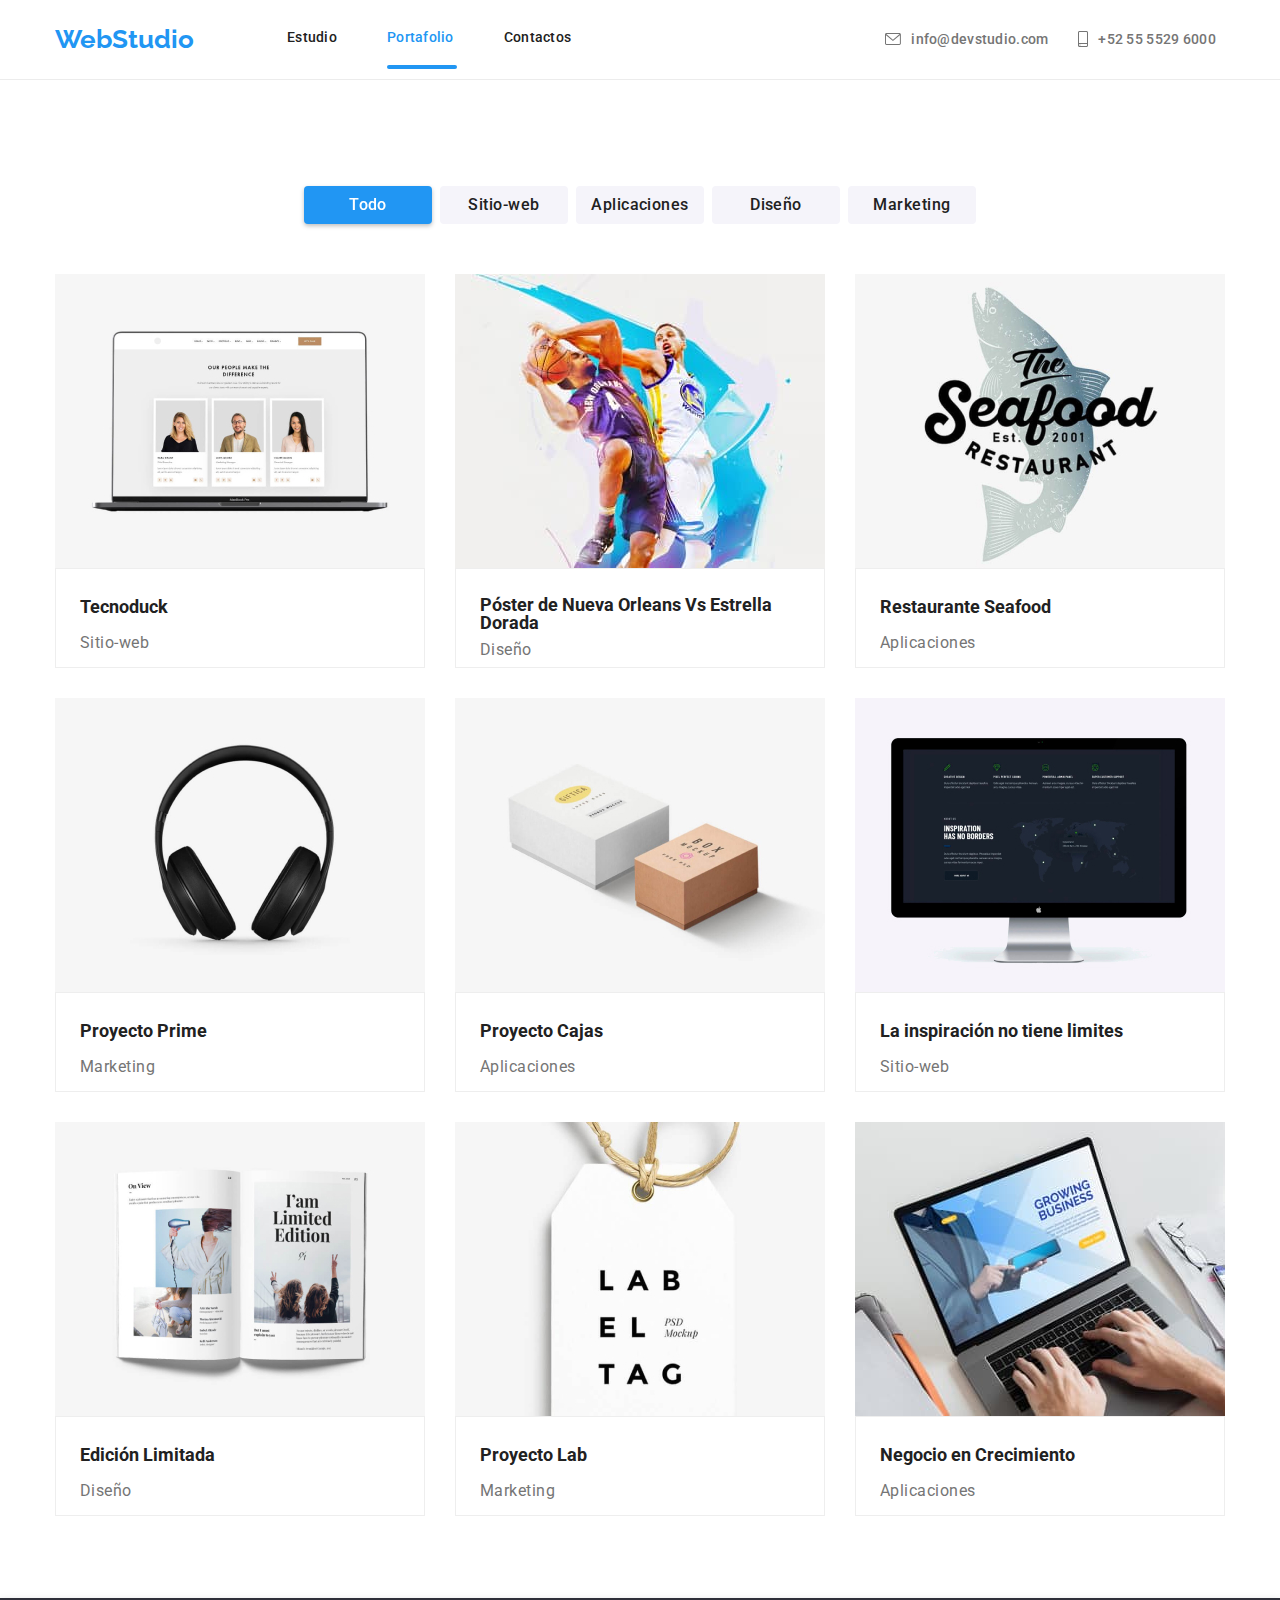
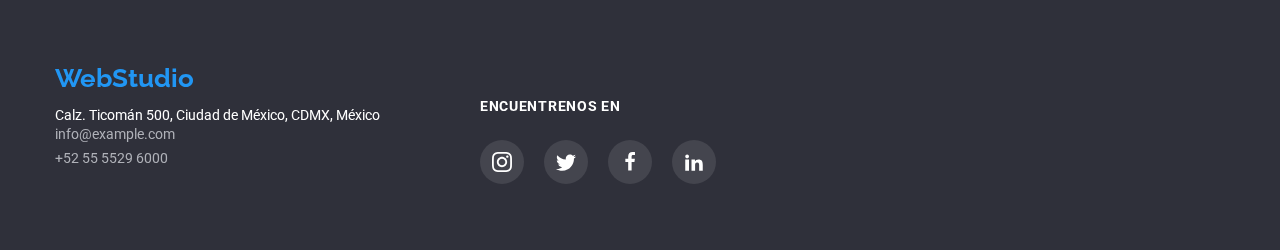
==== portfolio.html @ 01104b0b "Clonar" ====
<!DOCTYPE html>
<html lang="en">
  <head>
    <meta charset="UTF-8" />
    <meta http-equiv="X-UA-Compatible" content="IE=edge" />
    <meta name="viewport" content="width=device-width, initial-scale=1.0" />
    <title>Document</title>
    <link
    rel="stylesheet"
    href="https://cdnjs.cloudflare.com/ajax/libs/modern-normalize/1.0.0/modern-normalize.min.css"/>
    <link rel="stylesheet" href="./css/styles.css" />
  </head>

  <body>
    <header class="line headb">
      <div class="container cont_nav">
          <a class="logo" href="./index.html"> WebStudio</a>
      <nav>
        <ul class="surf underline">
          <li><a class="underline" href="./index.html"> Estudio </a></li>
          <li><a class="active underline" href="./portfolio.html"> Portafolio </a></li>
          <li><a class="underline" href="#"> Contactos </a></li>
        </ul>
      </nav>
      
      <!--Contacto-->
      <ul class="contact_li">
        <li>
          <a class="c_mt i_contact" href="mailto:info@devstudio.com"> <svg class="mail"> <use href="./images/icons.svg#icon-sobre"></use></svg> info@devstudio.com</a>
        </li>
        <li>
          <a class="c_mt i_contact" href="tel:+525555296000"> <svg class="cel"> <use href="./images/icons.svg#icon-telefono-inteligente"> </use></svg> +52 55 5529 6000</a>
        </li>
      </ul>
      </div>
    </header>
    
  
    <main>
      <!--Servicios-->
      <section>
        <ul class="container button_ser ">
          <li>
            <button class="buttonpro activebutton" type="button">Todo</button>
          </li>
          <li>
            <button class="buttonpro" type="button">Sitio-web</button>
          </li>
          <li>
            <button class="buttonpro" type="button">Aplicaciones</button>
          </li>
          <li>
            <button class="buttonpro" type="button">Diseño</button>
          </li>
          <li>
            <button class="buttonpro" type="button">Marketing</button>
          </li>
        </ul>
        <!--Portafolio de Servicios-->
        <ul class="projects container">
          <li class="box_service">
            <a href="#">
              <div class="box_animate">
            <img
              src="./images/img_8.jpg"
              alt="Sitio-web_Tecnoduck"
              width="370"
            />
            <p class="animate">Tecnoduck es una plataforma de distribución de coronavirus de última generación. Las compañías usan esta plataforma para el espionaje digital y los ataques a los servidores seguros de la competencia.</p>
            </div>
            <div class="box_element">
            <h3 class="products">Tecnoduck</h3>
            <p class="job">Sitio-web</p>
            </div>
            </a>
          </li>
          <li class="box_service">
            <div class="box_animate">
            <img src="./images/img_9.jpg" alt="Diseño_Poster" width="370" />
            <p class="animate"> Lorem ipsum dolor sit amet consectetur adipisicing elit. Nemo, nihil exercitationem dolores consequatur quibusdam dignissimos officia. Voluptatibus aut obcaecati, tempore placeat maiores architecto itaque adipisci repudiandae totam aspernatur. Tempora, numquam?</p>
            </div>
            <div class="box_element">
            <h3 class="products productsd">Póster de Nueva Orleans Vs Estrella Dorada</h3>
            <p class="job">Diseño</p>
            </div>
          </li>
          <li class="box_service">
            <div class="box_animate">
            <img
              src="./images/img_10.jpg"
              alt="Aplicaciones_Restaurante_Seafood"
              width="370"
            />
            <p class="animate">Lorem ipsum dolor sit amet consectetur adipisicing elit. Pariatur reprehenderit animi voluptates dolor ex voluptate soluta a laudantium est? Fuga facilis saepe dignissimos ipsa aperiam, voluptate commodi aut assumenda cum.</p>
            </div>
            <div class="box_element">
            <h3 class="products">Restaurante Seafood</h3>
            <p class="job">Aplicaciones</p>
            </div>
          </li>
          <li class="box_service">
            <div class="box_animate">
            <img
              src="./images/img_11.jpg"
              alt="Marketing_Proyecto_Prime"
              width="370"
            />
            <p class="animate">Lorem ipsum dolor sit amet consectetur adipisicing elit. Tempora laborum, sunt facere quae doloremque ipsa, aliquid, excepturi facilis corrupti rerum consequatur voluptates dignissimos officia? Obcaecati quasi nemo tempora sequi neque?</p>
            </div>
            <div class="box_element">
            <h3 class="products">Proyecto Prime</h3>
            <p class="job">Marketing</p>
            </div>
          </li>
          <li class="box_service">
            <div class="box_animate">
            <img
              src="./images/img_12.jpg"
              alt="Aplicaciones_Proyecto_cajas"
              width="370"
            />
            <p class="animate">Lorem ipsum dolor sit amet consectetur adipisicing elit. Earum esse enim cumque consectetur expedita ad quod beatae repudiandae, necessitatibus nostrum reprehenderit suscipit, neque sit? Porro dolor dignissimos qui rerum inventore?</p>
            </div>
            <div class="box_element">
            <h3 class="products">Proyecto Cajas</h3>
            <p class="job">Aplicaciones</p>
            </div>
          </li>
          <li class="box_service">
            <div class="box_animate">
            <img
              src="./images/img_13.jpg"
              alt="Sitio-web_La inspiracion no tiene limites"
              width="370"
            />
            <p class="animate">Lorem ipsum dolor sit amet consectetur adipisicing elit. Non corrupti consectetur iste nesciunt mollitia repellendus praesentium ea similique. Quia eos animi, ad ducimus distinctio esse facilis pariatur veniam atque ab.</p>
            </div>
            <div class="box_element">
            <h3 class="products">La inspiración no tiene limites</h3>
            <p class="job">Sitio-web</p>
            </div>
          </li>
          <li class="box_service">
            <div class="box_animate">
            <img src="./images/img_14.jpg" alt="Diseño_Revista" width="370" />
            <p class="animate">Lorem ipsum dolor sit amet consectetur adipisicing elit. Optio deserunt impedit incidunt aliquam minus alias velit corrupti modi cupiditate, sed temporibus vero, qui repellat ex nisi praesentium facere suscipit quae!</p>
            </div>
            <div class="box_element">
            <h3 class="products">Edición Limitada</h3>
            <p class="job">Diseño</p>
            </div>
          </li>
          <li class="box_service">
            <div class="box_animate">
            <img
              src="./images/img_15.jpg"
              alt="Marketing_ProyectoLab"
              width="370"
            />
            <p class="animate">Lorem ipsum dolor sit amet consectetur, adipisicing elit. A dolorum repellendus blanditiis laudantium veniam est, in accusamus nulla soluta, ab eaque sit nihil tenetur assumenda delectus unde dignissimos eligendi quas?</p>
            </div>
            <div class="box_element">
            <h3 class="products">Proyecto Lab</h3>
            <p class="job">Marketing</p>
            </div>
          </li>
          <li class="box_service">
            <div class="box_animate">
            <img
              src="./images/img_16.jpg"
              alt="Aplicaciones_NegocioenCrecimiento"
              width="370"
            />
            <p class="animate">Lorem, ipsum dolor sit amet consectetur adipisicing elit. Illo, natus, non qui molestias asperiores quisquam et rem enim odit quo deserunt nemo laborum aspernatur aliquam est odio dolore. Odio, iste.</p>
            </div>
            <div class="box_element">
            <h3 class="products">Negocio en Crecimiento</h3>
            <p class="job">Aplicaciones</p>
            </div>
          </li>
        </ul>
      </section>
    </main>

    <footer class="marginfooter Marginfp">
      <a class="logo container" href="./index.html"> WebStudio </a>
      <address class="containerfooter">
        <ul>
          <li>
            <a
              rel="noreferrer noopener"
              target="_blank"
              href="https://www.google.com/maps/place/Calz.+Ticom%C3%A1n+500,+Lindavista,+Gustavo+A.+Madero,+07369+Ciudad+de+M%C3%A9xico,+CDMX,+M%C3%A9xico/@19.4948589,-99.1243249,17z/data=!3m1!4b1!4m5!3m4!1s0x85d1f997c8db1d8f:0xbf5f80afae8e3378!8m2!3d19.4948539!4d-99.1221362?hl=es"
              >Calz. Ticomán 500, Ciudad de México, CDMX, México</a
            >
          </li>
          <li>
            <a class="mt" href="mailto:info@example.com"> info@example.com </a>
          </li>
          <li><a class="mt" href="tel:+525555296000"> +52 55 5529 6000 </a></li>
        </ul>
        <div class="container_socialf">
        <p class="Social_web"> Encuentrenos en</p>
        <ul class="social_footer">
          <li>
            <a class="socialf" href="#">
            <svg class="icon_socialf"> <use href="./images/icons.svg#icon-instagram"></use></svg>
            </a>
          </li>
          <li>
            <a class="socialf" href="#">
            <svg class="icon_socialf"> <use href="./images/icons.svg#icon-twitter"></use></svg>
            </a>
          </li>
          <li>
            <a class="socialf" href="#">
            <svg class="icon_socialf"> <use href="./images/icons.svg#icon-facebook"></use></svg>
          </a>
          </li>
          <li>
            <a class="socialf" href="#">
            <svg class="icon_socialf"> <use href="./images/icons.svg#icon-linkedin"></use></svg>
          </a>
          </li>
        </ul>
        </div>
      </address>
    </footer>
    </div>
  </body>
</html>
---- css/styles.css ----
@import url("https://fonts.googleapis.com/css2?family=Raleway:wght@700&family=Roboto:wght@400;500;700;900&display=swap");

:root {
  --brandcolor: #2196f3;
  --basecolor: #212121;
}

h1,
h2,
h3,
p,
ul {
  margin: 0;
  padding: 0;
}

body {
  font-family: "Roboto", sans-serif;
  font-weight: 400;
  font-size: 14px;
}

.surf {
  font-weight: 500;
  color: var(--basecolor);
  display: flex;
  gap: 50px;
  padding-right: 314px;
}

a:link {
  text-decoration: none;
  color: currentcolor;
}

a:visited {
  color: currentColor;
  text-decoration: none;
  line-height: 1.7;
}

a:hover {
  color: var(--brandcolor);
  text-decoration: none;
}

footer .logo,
header .logo {
  font-family: "Raleway", sans-serif;
  font-weight: 700;
  font-size: 26px;
  text-decoration: none;
  color: var(--brandcolor);
  display: flex;
  align-items: center;
  margin: 0px;
  padding-right: 93px;
}

h1 {
  font-weight: 900;
  font-size: 44px;
  color: #ffffff;
  width: 696px;
  display: block;
  margin: 0 auto;
  padding: 0px;
  padding-bottom: 30px;
  line-height: 1.363;
  text-align: center;
  letter-spacing: 0.06em;
  text-transform: uppercase;
}

h2 {
  font-weight: 700;
  font-size: 36px;
  padding-bottom: 50px;
  padding-top: 55px;
  line-height: 1.166em;
  text-align: center;
  letter-spacing: 0.03em;
}

.partner {
  font-weight: 500;
  font-size: 16px;
  text-align: center;
  line-height: 18.75px;
  letter-spacing: 0.03em;
  margin-top: 20px;
  margin-bottom: 5px;
}

.services {
  display: flex;
  justify-content: space-evenly;
  justify-content: left;
  padding-top: 30px;
  gap: 37px;
}

.services h3 {
  font-weight: 700;
  font-size: 14px;
  line-height: 16.41px;
  font-family: "Roboto", sans-serif;
  text-transform: uppercase;
}

.buttonpro {
  background-color: #f5f4fa;
  color: var(--basecolor);
  font-size: 16px;
  border: none;
  cursor: pointer;
  border-radius: 4px;
  font-family: "Roboto", sans-serif;
  line-height: 1.6;
  font-weight: 500;
  text-align: center;
  letter-spacing: 0.03em;
  width: 128px;
  gap: 8px;
  height: 38px;
  transition: 250ms cubic-bezier(0.4, 0, 0.2, 1);
}

.buttonpro:hover {
  background-color: var(--brandcolor);
  color: #ffffff;
  filter: drop-shadow(0px 2px 2px rgba(7, 7, 7, 0.12));
}

.activebutton {
  background-color: var(--brandcolor);
  color: #ffffff;
  filter: drop-shadow(0px 2px 2px rgba(0, 0, 0, 0.25));
  transition: color 250ms cubic-bezier(0.4, 0, 0.2, 1);
}

.servicebutton {
  background-color: var(--brandcolor);
  color: #ffffff;
  cursor: pointer;
  border: 15px;
  font-size: 16px;
  font-weight: 700;
  font-family: "Roboto", sans-serif;
  line-height: 1.8;
  justify-content: center;
  display: flex;
  align-items: center;
  text-align: center;
  letter-spacing: 0.06em;
  border-radius: 4px;
  gap: 10px;
}

address {
  text-decoration: none;
  font-style: normal;
  color: #ffffff;
  display: flex;
  align-items: center;
  margin: 0px;
  padding: 0px;
}

.products {
  font-weight: 700;
  font-size: 18px;
  color: var(--basecolor);
  line-height: 2;
  padding-top: 20px;
}

.productsd {
  line-height: 1;
  margin-top: 7px;
}
.projects {
  display: flex;
  flex-wrap: wrap;
  gap: 30px;
}

.projects li {
  cursor: pointer;
}

.margin1 {
  background-color: #2f303a;
  background-image: linear-gradient(rgba(35, 39, 50, 0.6), rgba(5, 7, 12, 0.6)),
    url("../images/img_17.jpg");
  height: 600px;
  display: flex;
  flex-direction: column;
  justify-content: center;
  align-items: center;
  filter: drop-shadow(0px 4px 4px rgba(0, 0, 0, 0.25));
}

.margin2 {
  background-color: #f5f4fa;
  height: 648px;
  display: flex;
  margin: 0;
}

.team {
  display: flex;
  justify-content: center;
  gap: 30px;
}

ul {
  list-style-type: none;
}

header .active {
  color: var(--brandcolor);
  transition: color 250ms cubic-bezier(0.4, 0, 0.2, 1);
}

footer .mt {
  color: #afb1b8;
  line-height: 1.7;
  font-size: 14px;
  font-weight: 400;
}

.mt:hover {
  color: var(--brandcolor);
  text-decoration: none;
}

.text {
  line-height: 1.7;
  color: #757575;
  margin-top: 10px;
}

.container {
  width: 1200px;
  margin: 0 auto;
  padding-left: 15px;
  padding-right: 15px;
}
.cr {
  padding-bottom: 0px;
}

.containerfooter {
  width: 1200px;
  margin: 0 auto;
  padding-left: 15px;
  padding-right: 15px;
  gap: 100px;
}

.containerteam {
  background-color: #f5f4fa;
  padding-bottom: 94px;
  display: flex;
  justify-content: center;
  align-items: center;
  margin: 0px;
}
.boxteam {
  background-color: #ffffff;
  width: 270px;
  gap: 50px;
  box-shadow: 0px 1px 1px rgba(0, 0, 0, 0.12), 0px 4px 4px rgba(0, 0, 0, 0.06),
    1px 1px 1px rgba(0, 0, 0, 0.16);
  border-radius: 0px 0px 4px 4px;
}
.line {
  border-bottom: 1px solid #ececec;
}
.headb {
  background: #ffffff;
  display: flex;
  justify-content: space-between;
  height: 80px;
  align-items: center;
}
.cont_nav {
  display: flex;
}
.surf a {
  text-decoration: none;
  font-weight: 500;
  font-size: 14px;
  line-height: 1.7142em;
  letter-spacing: 0.02em;
}

.contact_li {
  display: flex;
  align-items: center;
  font-weight: 500;
  color: #757575;
  line-height: 1.7142;
  letter-spacing: 0.02em;
  padding: 0px;
  align-items: center;
  font-family: "Roboto", sans-serif;
  font-size: 14px;
  justify-items: center;
}

.Cont_Img {
  display: flex;
  padding: 0;
  gap: 30px;
  justify-content: space-between;
  position: relative;
}

.button_ser {
  align-items: center;
  justify-content: center;
  display: flex;
  gap: 8px;
  padding-bottom: 50px;
  padding-top: 106px;
}
.box_service {
  width: 370px;
  transition: transform 250ms cubic-bezier(0.4, 0, 0.2, 1);
}

.projects > li {
  background: #ffffff;
  line-height: 0;
}
.box_element {
  border: 1px solid #eeeeee;
  height: 100px;
}

.projects > li:hover {
  box-shadow: 0px 1px 1px rgba(0, 0, 0, 0.12), 0px 4px 4px rgba(0, 0, 0, 0.06),
    1px 1px 1px rgba(0, 0, 0, 0.16);
}
.job {
  font-weight: 400;
  font-size: 16px;
  color: #757575;
  line-height: 1.8;
  letter-spacing: 0.03em;
  text-align: center;
  margin: 0px;
}

.projects .job {
  text-align: left;
  margin-left: 24px;
  margin-bottom: 20px;
}
.projects .products {
  text-align: left;
  margin-left: 24px;
  margin-bottom: 4px;
}
.marginfooter {
  background-color: #2f303a;
  height: 252px;
  display: flex;
  flex-direction: column;
  justify-content: center;
  align-items: center;
  filter: drop-shadow(0px 4px 4px rgba(0, 0, 0, 0.25));
}
.Marginfp {
  margin-top: 82px;
}
.backtems {
  background-color: #f5f4fa;
  margin-top: 94px;
}

.servicebutton {
  padding: 10px 32px;
}

.c_mt {
  display: flex;
  gap: 10px;
  transition: 250ms cubic-bezier(0.4, 0, 0.2, 1);
}

.mail {
  display: flex;
  width: 16px;
  height: 12px;
  fill: currentColor;
  cursor: pointer;
  justify-content: center;
  align-items: center;
  transition: 250ms cubic-bezier(0.4, 0, 0.2, 1);
}

.i_contact {
  height: 12px;
  align-items: center;
}
.c_mt:hover,
.mail:hover {
  color: var(--brandcolor);
  fill: var(--brandcolor);
}
.cel:hover {
  color: var(--brandcolor);
  fill: var(--brandcolor);
}

.cel {
  display: flex;
  width: 10px;
  margin-left: 30px;
  fill: currentColor;
  cursor: pointer;
  height: 16px;
  justify-content: center;
  transition: 250ms cubic-bezier(0.4, 0, 0.2, 1);
}

.icons_services {
  background-color: #f5f4fa;
  display: flex;
  justify-content: center;
  align-items: center;
  width: 270px;
  height: 120px;
  margin-top: 50px;
  margin-bottom: 20px;
}
.icon_size {
  width: 70px;
  height: 70px;
}

.label {
  justify-content: center;
  text-align: center;
  color: #ffffff;
  font-style: normal;
  font-size: 14 px;
  font-weight: 700;
  letter-spacing: 0.03em;
  text-transform: uppercase;
}

.work {
  background-color: rgba(47, 48, 58, 0.8);
  position: absolute;
  bottom: 3px;
  width: 373.16px;
  padding: 27px 79px;
}

.icons_teams {
  display: flex;
  justify-content: center;
  gap: 10px;
  padding-bottom: 30px;
}

.cont_icon {
  background-color: #ffffff;
  width: 44px;
  height: 44px;
  border-radius: 50%;
  justify-content: center;
  align-items: center;
  display: flex;
  fill: #afb1b8;
  cursor: pointer;
  transition: 250ms cubic-bezier(0.4, 0, 0.2, 1);
}
.icons_redsocial {
  width: 20px;
  height: 20px;
  cursor: pointer;
}

.cont_icon:hover {
  background-color: var(--brandcolor);
  fill: #ffffff;
}

.customer {
  display: flex;
  justify-content: center;
  align-items: center;
  gap: 30px;
  padding-bottom: 151px;
  margin-top: 44px;
}

.icon_customer {
  border-radius: 4px;
  padding: 14px 32px;
  border: 1px solid;
  cursor: pointer;
  border-color: #afb1b8;
  fill: #afb1b8;
  transition: 250ms cubic-bezier(0.4, 0, 0.2, 1);
}
.icon_cus {
  width: 106px;
  height: 52px;
}

.icon_customer:hover {
  border-color: #2196f3;
  fill: var(--brandcolor);
}
.icon_customer:focus {
  border-color: #2196f3;
  fill: var(--brandcolor);
}
.container_socialf {
  display: table-column;
  flex-direction: row;
  gap: 50px;
}
.social_footer {
  display: flex;
  padding-inline-start: 0;
  justify-content: center;
  gap: 10px;
}
.Social_web {
  font-family: "Roboto", sans-serif;
  font-style: normal;
  font-weight: 700;
  font-size: 14px;
  line-height: 1.8;
  color: #ffffff;
  display: flex;
  align-items: flex-end;
  margin-bottom: 20px;
  text-transform: uppercase;
  letter-spacing: 0.05em;
}
.socialf {
  display: flex;
  width: 44px;
  height: 44px;
  border-radius: 50%;
  background-color: rgba(255, 255, 255, 0.1);
  justify-content: center;
  margin-right: 10px;
  cursor: pointer;
  align-items: center;
  transition: 250ms cubic-bezier(0.4, 0, 0.2, 1);
}
.icon_socialf {
  width: 20px;
  height: 20px;
  fill: #ffffff;
  display: block;
}

.socialf:hover {
  background-color: var(--brandcolor);
}

#modal {
  width: 528px;
  height: 581px;
  border-radius: 4px;
  box-shadow: 0px 1px 1px rgba(0, 0, 0, 0.12), 0px 4px 4px rgba(0, 0, 0, 0.06),
    1px 1px 1px rgba(0, 0, 0, 0.16);
  border: none;
}

.closemodal {
  position: absolute;
  left: 93%;
  right: 100%;
  top: 1%;
  width: 30px;
  height: 30px;
  border-radius: 50%;
  border: 1px solid rgba(0, 0, 0, 0.1);
  background-color: #ffffff;
  color: #000000;
  font-family: "roboto";
}

.box_animate {
  position: relative;
  overflow: hidden;
}
.animate {
  height: 101%;
  font-family: "roboto";
  font-style: normal;
  font-weight: 400;
  font-size: 18px;
  line-height: 1.5;
  letter-spacing: 0.03em;
  background-image: linear-gradient(
    60deg,
    rgba(33, 150, 243, 0.9) 0%,
    rgba(33, 150, 243, 0.9) 100%
  );
  color: #ffffff;
  position: absolute;
  top: 0;
  margin: 0;
  padding: 63px 24px;
  transform: translateY(100%);
  transition: 250ms cubic-bezier(0.4, 0, 0.2, 1);
}

.box_service:hover .animate {
  transform: translateY(0%);
}

.underline::after {
  position: absolute;
  display: block;
  content: "";
  background-color: var(--brandcolor);
  width: 70px;
  height: 4px;
  border-radius: 2px;
  top: 7.2%;
  margin-right: 10px;
  opacity: 0;
  transition: 250ms cubic-bezier(0.4, 0, 0.2, 1);
}

.underline a.active::after,
.underline a:hover::after {
  opacity: 1;
}
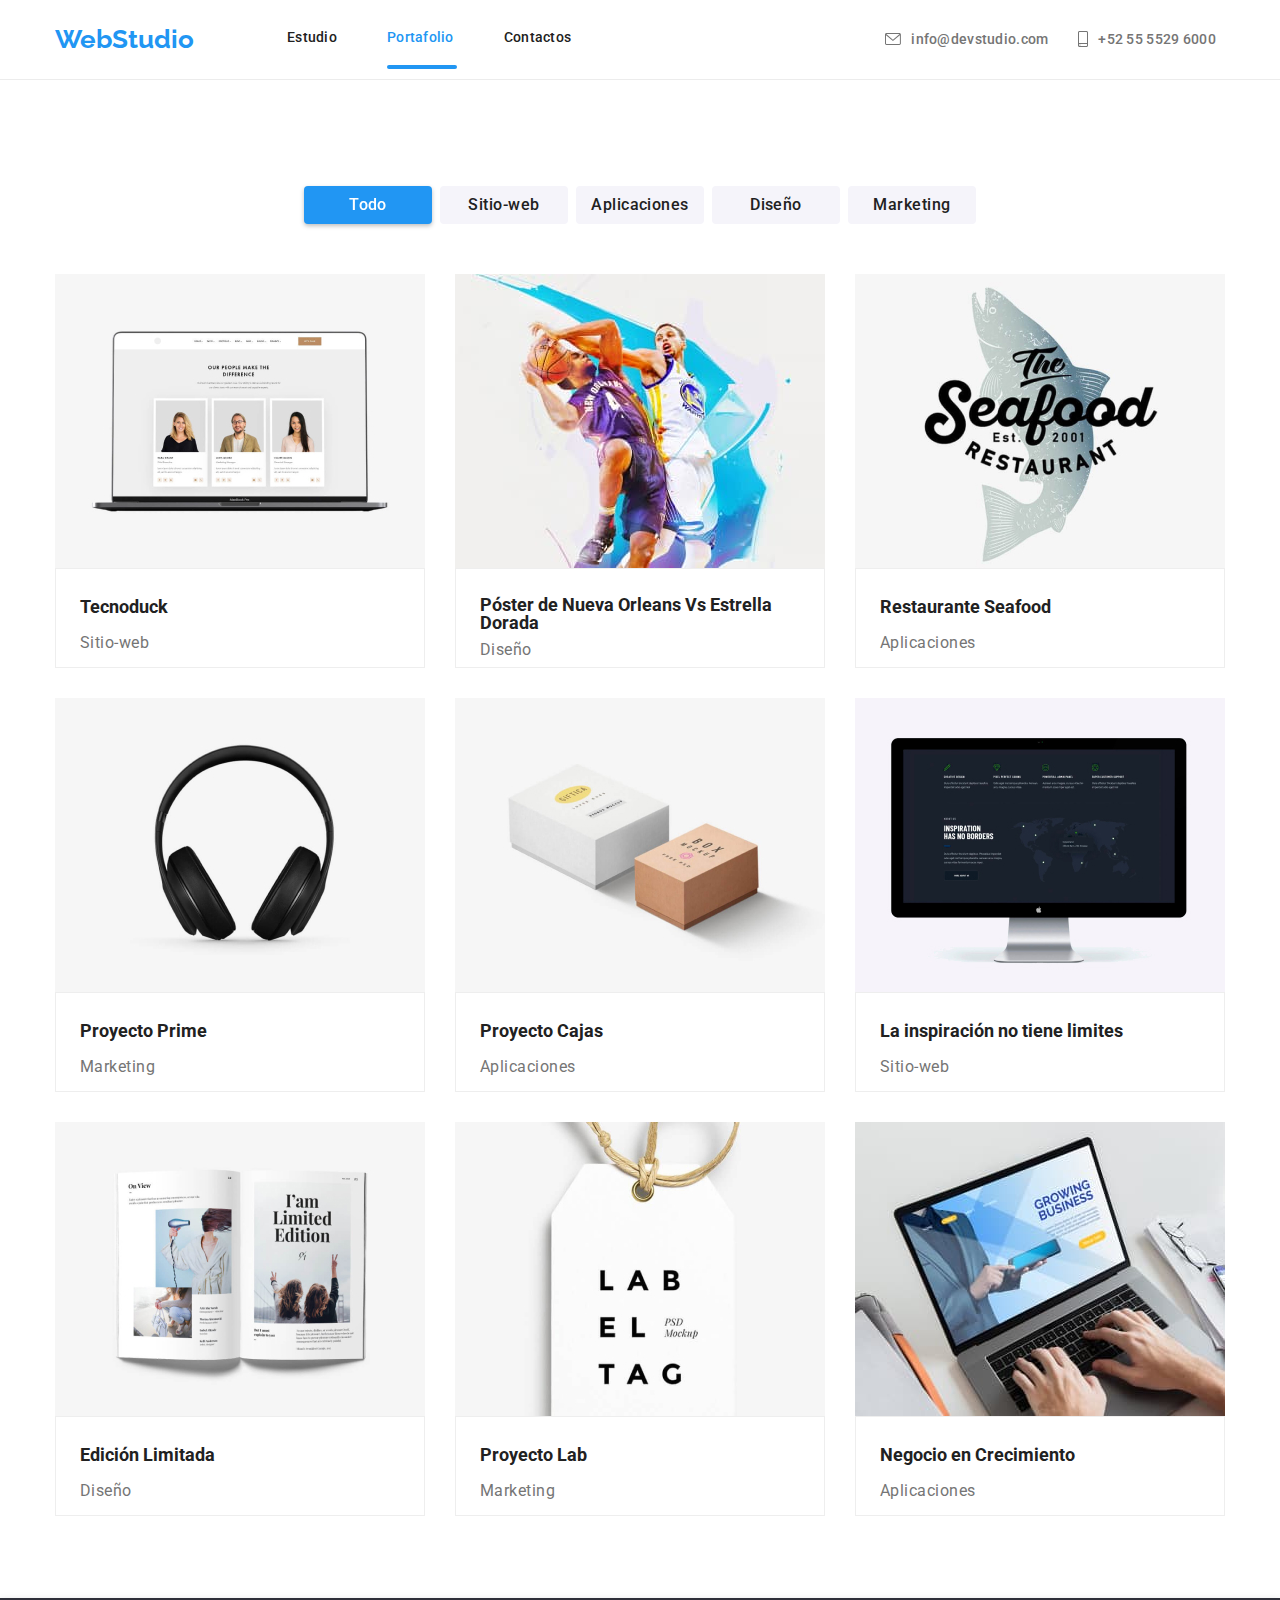
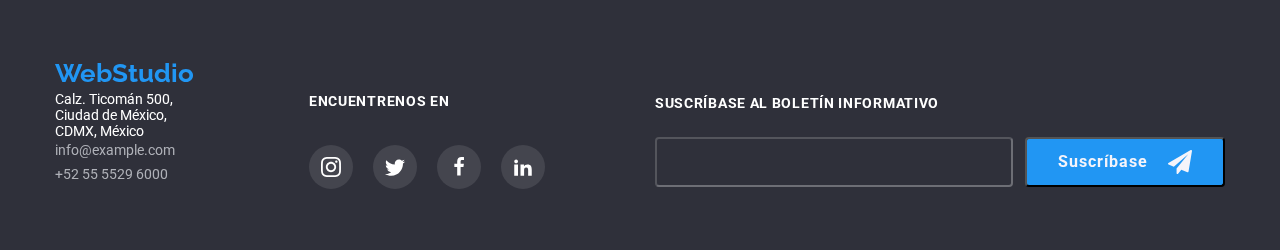
==== commit 0a9f722a: "Ajustes_ventanaModal" ====
--- a/portfolio.html
+++ b/portfolio.html
@@ -199,30 +199,53 @@
           </li>
           <li><a class="mt" href="tel:+525555296000"> +52 55 5529 6000 </a></li>
         </ul>
+
         <div class="container_socialf">
-        <p class="Social_web"> Encuentrenos en</p>
-        <ul class="social_footer">
-          <li>
-            <a class="socialf" href="#">
-            <svg class="icon_socialf"> <use href="./images/icons.svg#icon-instagram"></use></svg>
-            </a>
-          </li>
-          <li>
-            <a class="socialf" href="#">
-            <svg class="icon_socialf"> <use href="./images/icons.svg#icon-twitter"></use></svg>
-            </a>
-          </li>
-          <li>
-            <a class="socialf" href="#">
-            <svg class="icon_socialf"> <use href="./images/icons.svg#icon-facebook"></use></svg>
-          </a>
-          </li>
-          <li>
-            <a class="socialf" href="#">
-            <svg class="icon_socialf"> <use href="./images/icons.svg#icon-linkedin"></use></svg>
-          </a>
-          </li>
-        </ul>
+          <p class="Social_web">Encuentrenos en</p>
+          <ul class="social_footer">
+            <li>
+              <a class="socialf" href="#">
+                <svg class="icon_socialf">
+                  <use href="./images/icons.svg#icon-instagram"></use>
+                </svg>
+              </a>
+            </li>
+            <li>
+              <a class="socialf" href="#">
+                <svg class="icon_socialf">
+                  <use href="./images/icons.svg#icon-twitter"></use>
+                </svg>
+              </a>
+            </li>
+            <li>
+              <a class="socialf" href="#">
+                <svg class="icon_socialf">
+                  <use href="./images/icons.svg#icon-facebook"></use>
+                </svg>
+              </a>
+            </li>
+            <li>
+              <a class="socialf" href="#">
+                <svg class="icon_socialf">
+                  <use href="./images/icons.svg#icon-linkedin"></use>
+                </svg>
+              </a>
+            </li>
+          </ul>
+        </div>
+        <div>
+          <p class="Social_web">Suscríbase al boletín informativo</p>
+          <ul class="subscribe">
+            <li><input class="input_subcribe" type="email" name="email" /></li>
+            <li>
+              <button class="button_sus">
+                <p>Suscríbase</p>
+                <svg class="sendbotton">
+                  <use href="./images/icons.svg#icon-paper-plane"></use>
+                </svg>
+              </button>
+            </li>
+          </ul>
         </div>
       </address>
     </footer>
--- a/css/styles.css
+++ b/css/styles.css
@@ -523,17 +523,26 @@
   fill: var(--brandcolor);
 }
 .container_socialf {
-  display: table-column;
+  display: flex;
+  flex-direction: column;
+  gap: 10px;
+}
+.social_footer {
+  display: flex;
+  padding-inline-start: 0;
+  justify-content: center;
+  gap: 10px;
+}
+.textfooter {
+  position: absolute;
+  width: 231px;
+  height: 81px;
+  top: 2790px;
+  left: 215px;
+}
+.Social_web {
+  display: flex;
   flex-direction: row;
-  gap: 50px;
-}
-.social_footer {
-  display: flex;
-  padding-inline-start: 0;
-  justify-content: center;
-  gap: 10px;
-}
-.Social_web {
   font-family: "Roboto", sans-serif;
   font-style: normal;
   font-weight: 700;
@@ -565,6 +574,38 @@
   display: block;
 }
 
+.subscribe {
+  display: flex;
+}
+.button_sus {
+  display: flex;
+  width: 200px;
+  height: 50px;
+  top: 2787px;
+  left: 1185px;
+  border-radius: 4px;
+  background-color: var(--brandcolor);
+  color: #f5f4fa;
+  text-align: center;
+  justify-content: center;
+  align-items: center;
+  font-family: "Roboto", sans-serif;
+  font-weight: 700;
+  font-size: 16px;
+  line-height: 30px;
+  letter-spacing: 0.06em;
+  margin-left: 12px;
+  cursor: pointer;
+}
+
+.input_subcribe {
+  background-color: rgba(47, 48, 58, 1);
+  width: 358px;
+  height: 50px;
+  top: 2787px;
+  border-radius: 4px;
+  border-color: rgba(255, 255, 255, 0.3);
+}
 .socialf:hover {
   background-color: var(--brandcolor);
 }
@@ -640,3 +681,134 @@
 .underline a:hover::after {
   opacity: 1;
 }
+.sendform {
+  display: flex;
+  margin: auto;
+  width: 200px;
+  height: 50px;
+  left: 700px;
+  top: 712px;
+  border: none;
+  border-radius: 4px;
+  background-color: #2196f3;
+  color: #fff;
+  font-family: "Roboto";
+  cursor: pointer;
+  filter: drop-shadow(0px 2px 2px rgba(0, 0, 0, 0.25));
+  transition: color 250ms cubic-bezier(0.4, 0, 0.2, 1);
+  align-items: center;
+  justify-content: center;
+}
+
+.textform {
+  font-family: "Roboto";
+  font-weight: 700;
+  font-size: 20px;
+  text-align: center;
+  margin-bottom: 15px;
+  margin-top: 20px;
+}
+label {
+  display: flex;
+  flex-direction: column;
+  padding-left: 41px;
+  padding-right: 400px;
+  font-family: "Roboto";
+  font-size: 12px;
+  font-weight: 400;
+  line-height: 14px;
+  letter-spacing: 0.01em;
+  color: #757575;
+}
+
+.boxlabel {
+  position: relative;
+  display: flex;
+  flex-direction: column;
+  padding-left: 41px;
+  padding-right: 39px;
+  padding-top: 4px;
+  padding-bottom: 10px;
+  cursor: pointer;
+}
+.boxlabel:hover,
+.boxlabel:focus {
+  color: var(--brandcolor);
+  fill: var(--brandcolor);
+}
+
+.modal_input {
+  display: flex;
+  height: 40px;
+  outline: none;
+  border: 1px solid rgba(33, 33, 33, 0.2);
+  border-radius: 4px;
+  width: 100%;
+  padding-left: 40px;
+  cursor: pointer;
+}
+
+.modal_input:hover,
+.modal_input:focus {
+  border-color: var(--brandcolor);
+}
+
+.icon_data {
+  position: absolute;
+  width: 12px;
+  height: 12px;
+  top: 17px;
+  left: 50px;
+}
+.coment {
+  margin: 9px;
+  font-family: "Roboto", sans-serif;
+  justify-items: left;
+  font-size: 14px;
+  font-weight: 400;
+  line-height: 24px;
+  color: #757575;
+  position: relative;
+
+  flex-direction: column;
+  padding-left: 41px;
+  padding-right: 39px;
+  padding-top: 4px;
+  padding-bottom: 10px;
+  cursor: pointer;
+}
+.textcoment:hover,
+.coment:focus {
+  color: var(--brandcolor);
+}
+.check {
+  margin: 8px;
+  resize: none;
+}
+
+.sendbotton {
+  width: 24px;
+  height: 24px;
+  fill: #f5f4fa;
+  margin-left: 20px;
+}
+
+.textcoment {
+  font-family: "Roboto", sans-serif;
+  font-style: normal;
+  font-weight: 400;
+  font-size: 12px;
+  line-height: 14.06px;
+  letter-spacing: 0.01em;
+  padding-top: 12px;
+  padding-left: 12px;
+  color: rgba(117, 117, 117, 0.5);
+  cursor: pointer;
+}
+::placeholder {
+  color: rgba(117, 117, 117, 0.5);
+}
+.textcoment:hover,
+.textcoment:focus {
+  border-color: var(--brandcolor);
+}
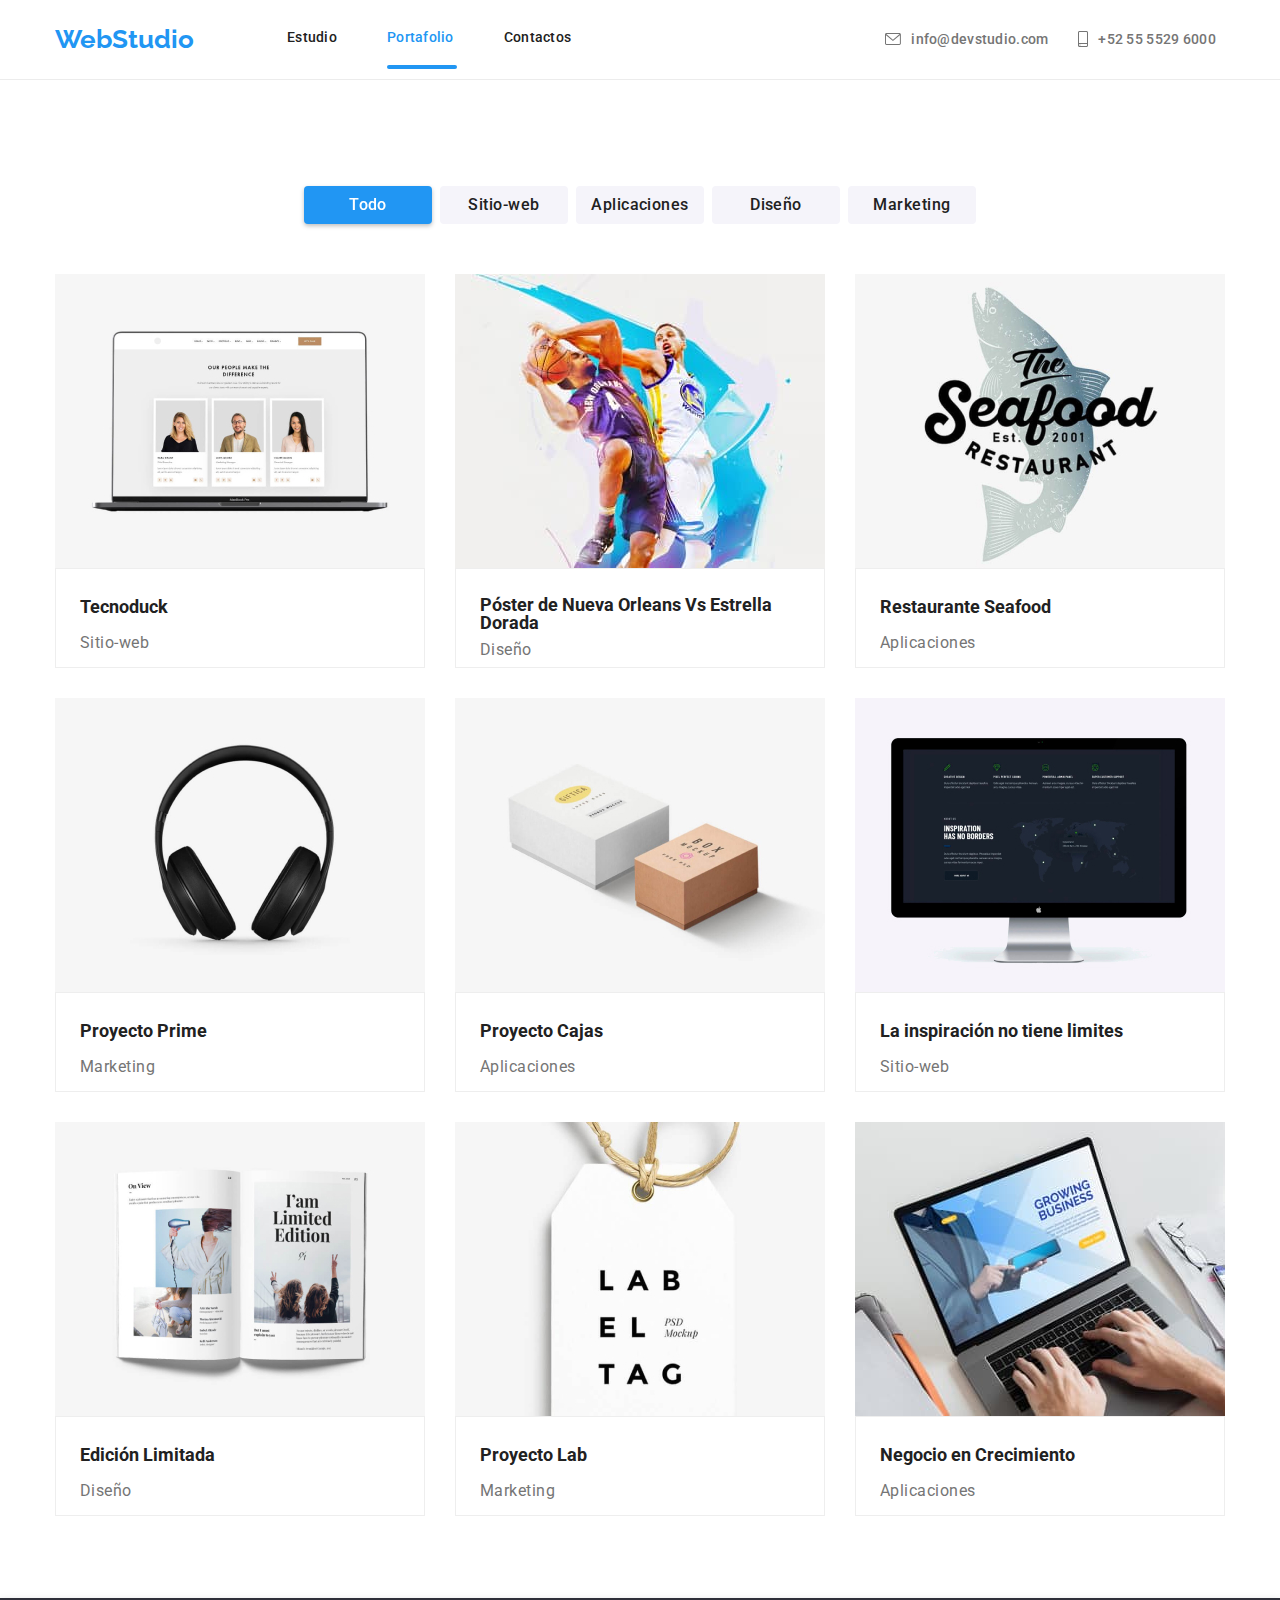
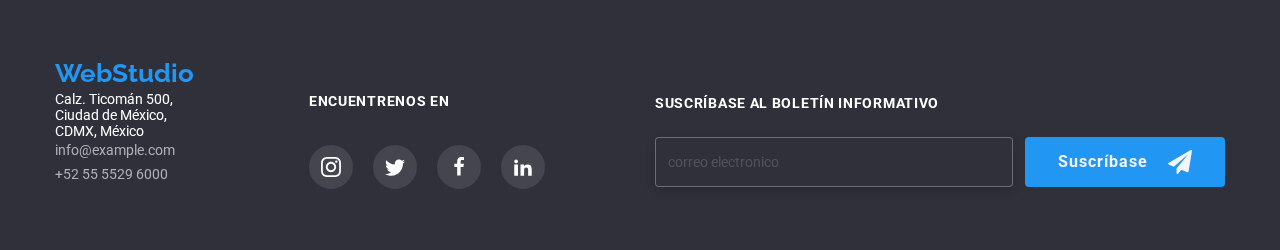
==== commit 6a995c8a: "Ajustes_hover" ====
--- a/portfolio.html
+++ b/portfolio.html
@@ -236,7 +236,7 @@
         <div>
           <p class="Social_web">Suscríbase al boletín informativo</p>
           <ul class="subscribe">
-            <li><input class="input_subcribe" type="email" name="email" /></li>
+            <li><input placeholder="correo electronico" class="input_subcribe" type="email" name="email" /></li>
             <li>
               <button class="button_sus">
                 <p>Suscríbase</p>
--- a/css/styles.css
+++ b/css/styles.css
@@ -596,6 +596,7 @@
   letter-spacing: 0.06em;
   margin-left: 12px;
   cursor: pointer;
+  border: none;
 }
 
 .input_subcribe {
@@ -604,7 +605,17 @@
   height: 50px;
   top: 2787px;
   border-radius: 4px;
-  border-color: rgba(255, 255, 255, 0.3);
+  border: 1px solid rgba(255, 255, 255, 0.3);
+  filter: drop-shadow(0px 4px 4px rgba(0, 0, 0, 0.15));
+  transition: cubic-bezier(0.4, 0, 0.2, 1);
+}
+
+.input_subcribe:hover,
+.input_subcribe:focus {
+  border-color: var(--brandcolor);
+  color: #ffffff;
+  font-size: medium;
+  font-family: "roboto", sans-serif;
 }
 .socialf:hover {
   background-color: var(--brandcolor);
@@ -630,7 +641,14 @@
   border: 1px solid rgba(0, 0, 0, 0.1);
   background-color: #ffffff;
   color: #000000;
-  font-family: "roboto";
+  font-family: "roboto", sans-serif;
+  font-size: 16px;
+  transition: cubic-bezier(0.4, 0, 0.2, 1);
+}
+
+.closemodal:hover,
+.closemodal:focus {
+  color: var(--brandcolor);
 }
 
 .box_animate {
@@ -684,6 +702,7 @@
 .sendform {
   display: flex;
   margin: auto;
+  margin-top: 20px;
   width: 200px;
   height: 50px;
   left: 700px;
@@ -698,6 +717,7 @@
   transition: color 250ms cubic-bezier(0.4, 0, 0.2, 1);
   align-items: center;
   justify-content: center;
+  transition: 250ms cubic-bezier(0.4, 0, 0.2, 1);
 }
 
 .textform {
@@ -730,6 +750,7 @@
   padding-top: 4px;
   padding-bottom: 10px;
   cursor: pointer;
+  transition: 250ms cubic-bezier(0.4, 0, 0.2, 1);
 }
 .boxlabel:hover,
 .boxlabel:focus {
@@ -746,11 +767,16 @@
   width: 100%;
   padding-left: 40px;
   cursor: pointer;
+  transition: 250ms cubic-bezier(0.4, 0, 0.2, 1);
 }
 
 .modal_input:hover,
 .modal_input:focus {
   border-color: var(--brandcolor);
+}
+
+.modal_input:focus + .icon_data {
+  fill: var(--brandcolor);
 }
 
 .icon_data {
@@ -761,29 +787,49 @@
   left: 50px;
 }
 .coment {
-  margin: 9px;
+  display: flex;
+  position: relative;
+  padding: 15px;
+  margin: auto;
+  width: 448px;
+  height: 48px;
+  margin: none;
   font-family: "Roboto", sans-serif;
-  justify-items: left;
+  justify-items: baseline;
   font-size: 14px;
   font-weight: 400;
   line-height: 24px;
   color: #757575;
-  position: relative;
-
-  flex-direction: column;
-  padding-left: 41px;
-  padding-right: 39px;
-  padding-top: 4px;
-  padding-bottom: 10px;
-  cursor: pointer;
+  cursor: pointer;
+  transition: 250ms cubic-bezier(0.4, 0, 0.2, 1);
 }
 .textcoment:hover,
 .coment:focus {
-  color: var(--brandcolor);
+  color: var(--basecolor);
 }
 .check {
-  margin: 8px;
-  resize: none;
+  position: absolute;
+  display: flex;
+  border-color: rgba(33, 33, 33, 1);
+  width: 16px;
+  height: 16px;
+  align-items: end;
+  justify-items: baseline;
+  margin: 0.1px;
+}
+.label_check {
+  position: absolute;
+  padding: 0.1px;
+  display: inline-block;
+  font-family: "Roboto";
+  font-style: normal;
+  font-weight: 400;
+  font-size: 14px;
+  line-height: 19px;
+  letter-spacing: 0.03em;
+  color: #757575;
+  margin-left: 20px;
+  align-items: left;
 }
 
 .sendbotton {
@@ -791,6 +837,7 @@
   height: 24px;
   fill: #f5f4fa;
   margin-left: 20px;
+  transition: 250ms cubic-bezier(0.4, 0, 0.2, 1);
 }
 
 .textcoment {
@@ -798,17 +845,20 @@
   font-style: normal;
   font-weight: 400;
   font-size: 12px;
+  padding: 10px;
   line-height: 14.06px;
   letter-spacing: 0.01em;
-  padding-top: 12px;
-  padding-left: 12px;
-  color: rgba(117, 117, 117, 0.5);
-  cursor: pointer;
+  border-color: rgba(117, 117, 117, 0.5);
+  cursor: pointer;
+  align-items: left;
 }
 ::placeholder {
   color: rgba(117, 117, 117, 0.5);
+  padding-left: 10px;
 }
 .textcoment:hover,
-.textcoment:focus {
+.textcoment:focus .textcoment:focus-visible {
   border-color: var(--brandcolor);
-}
+  outline: none;
+  padding: 12px;
+}
